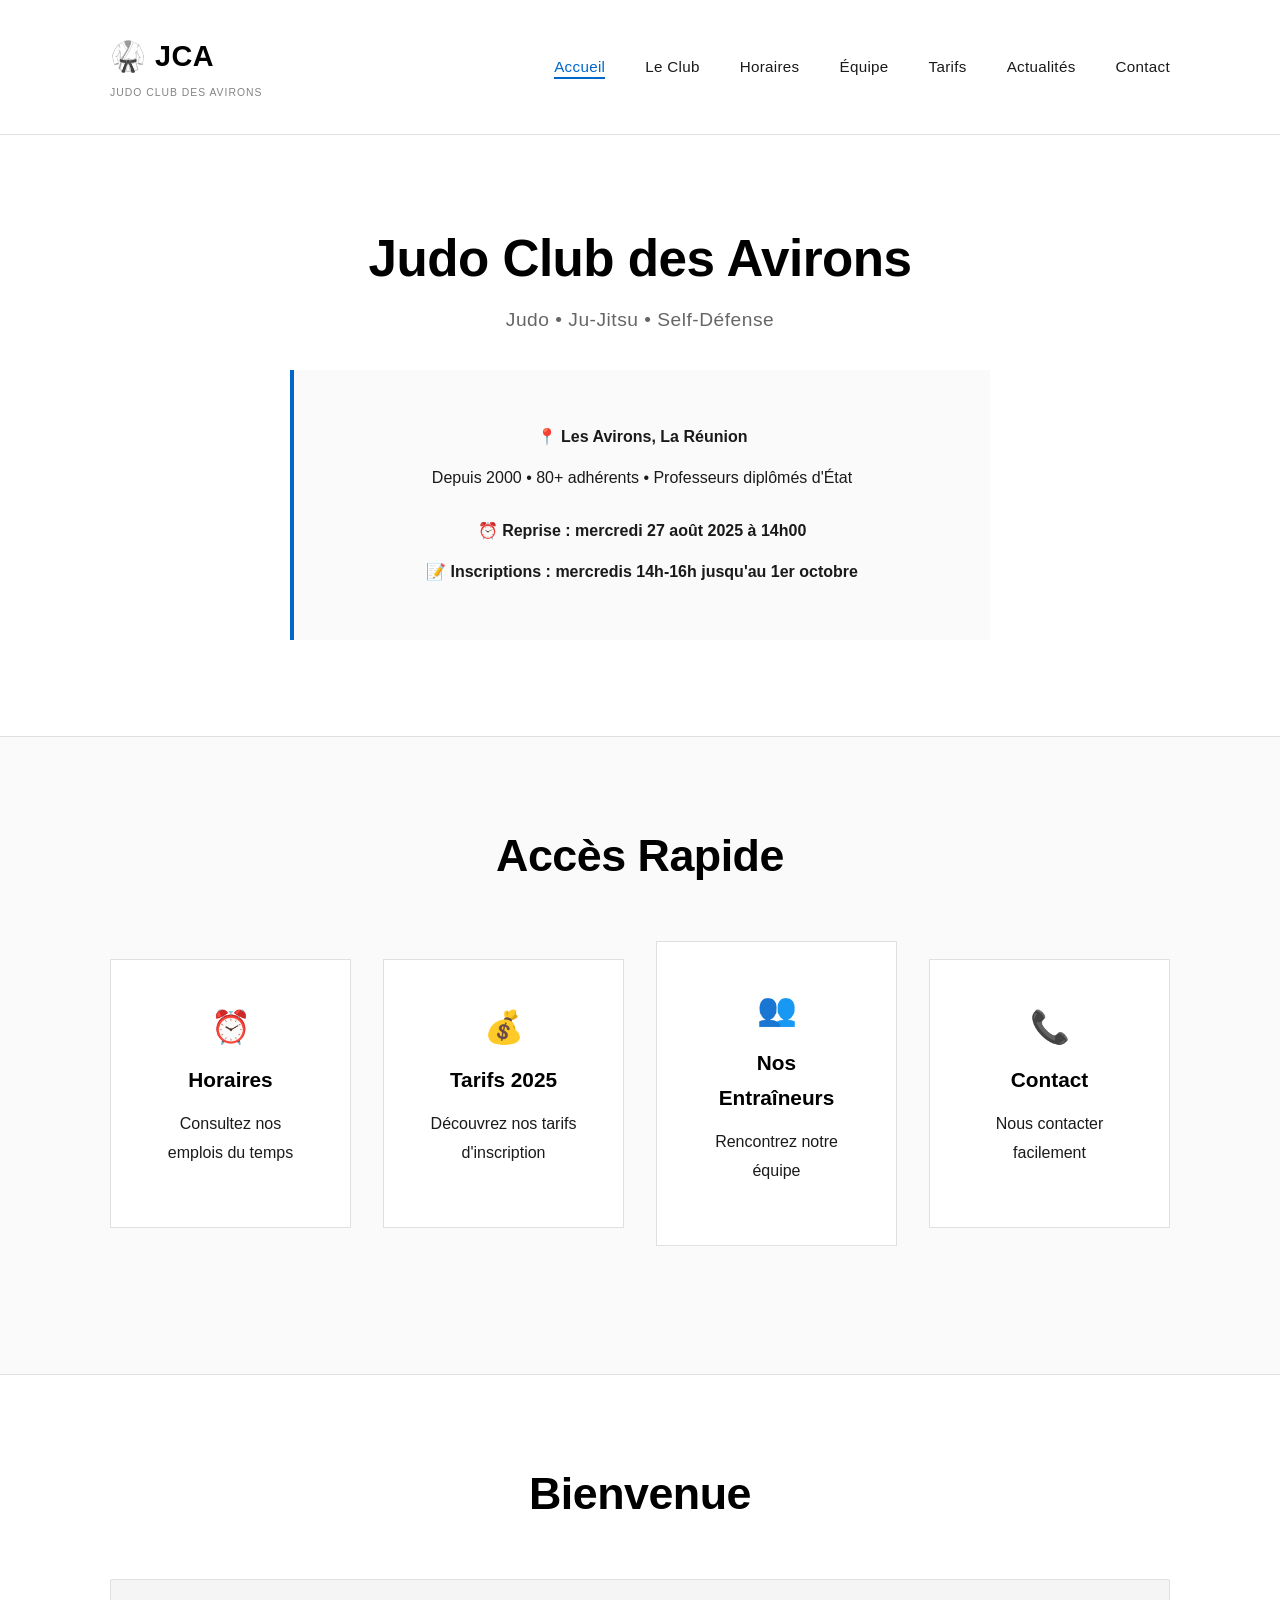
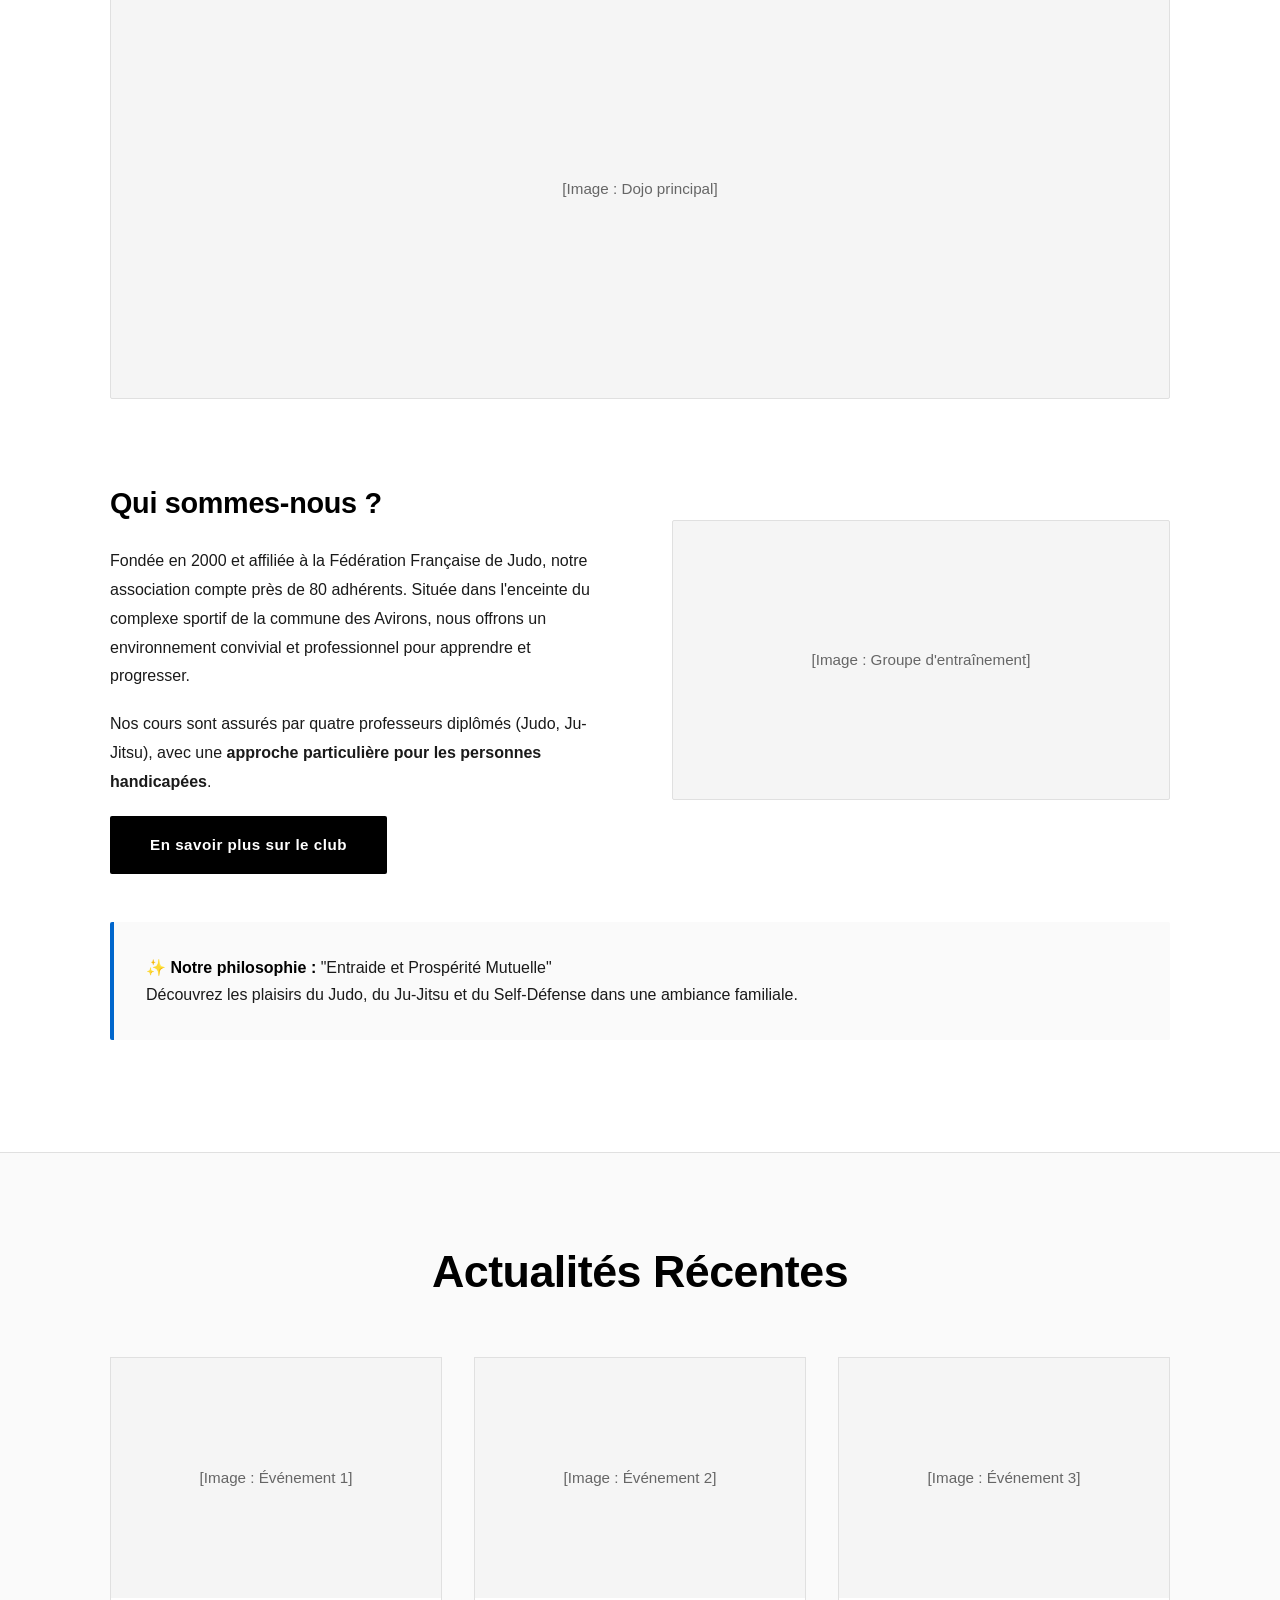
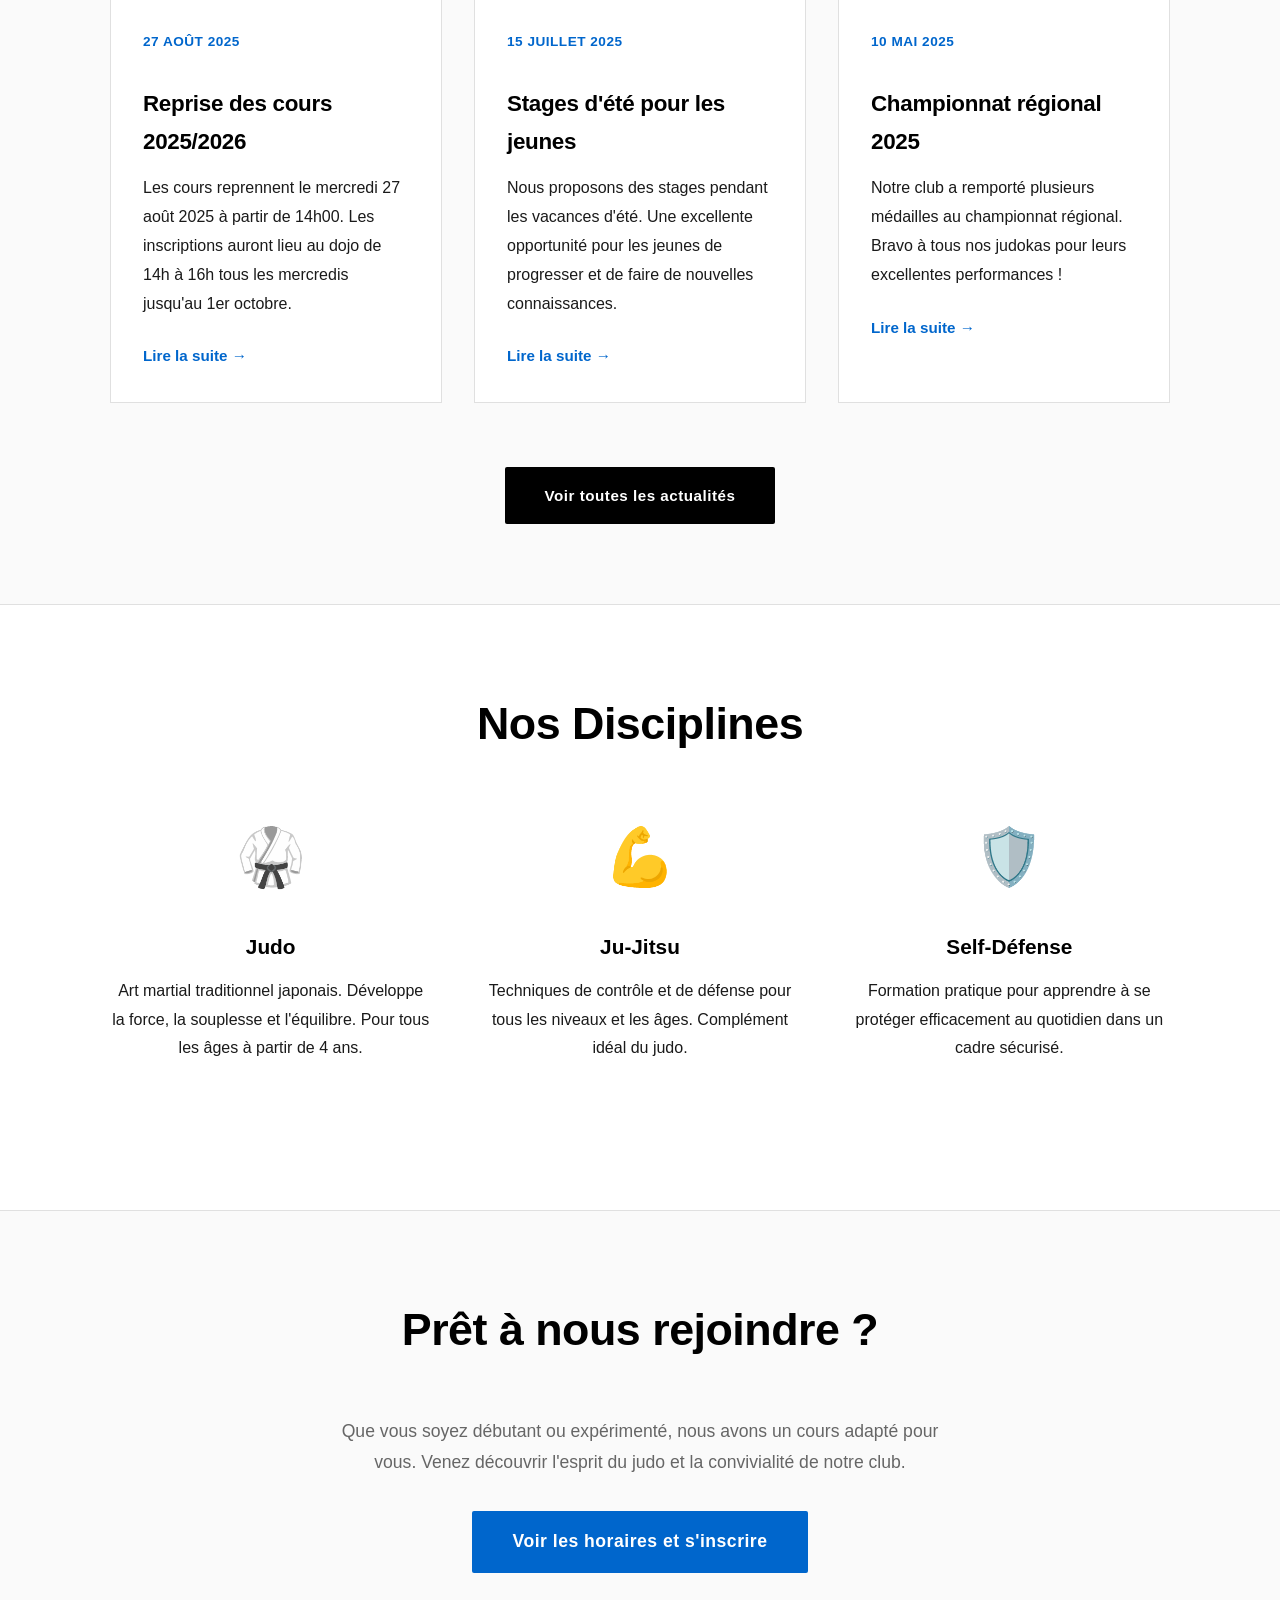
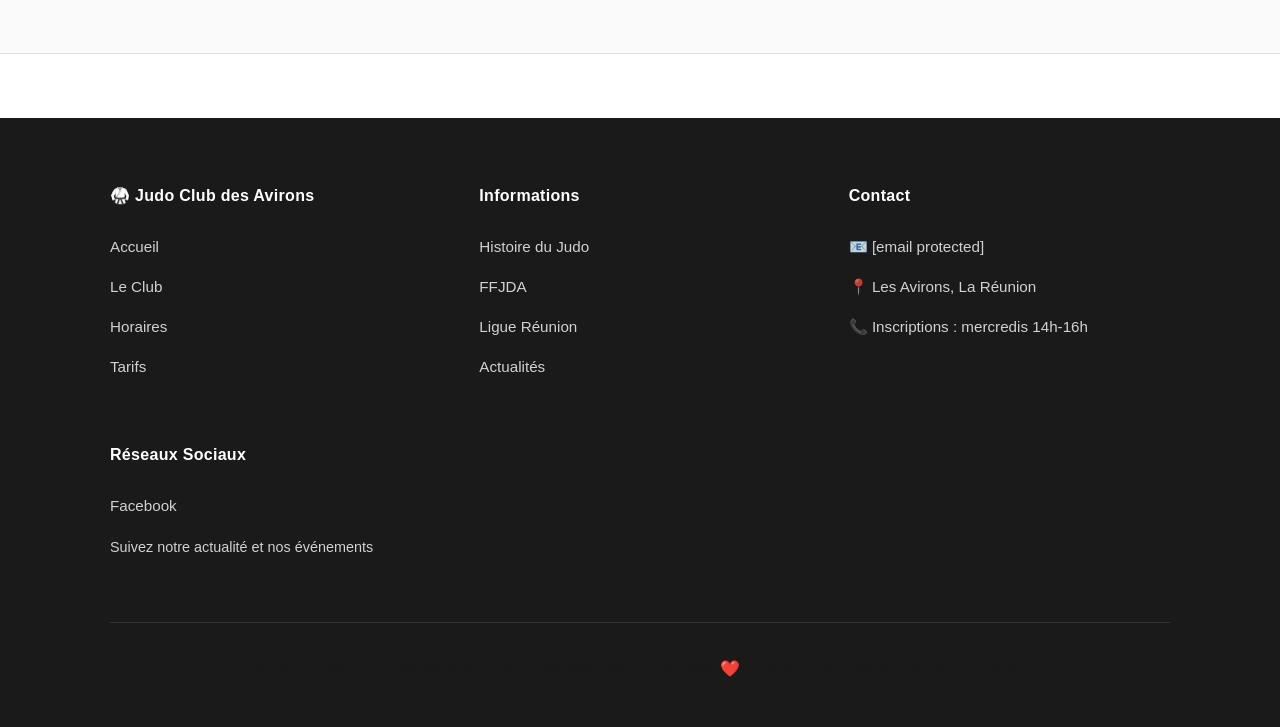
==== index.html @ 4a947b6d "commit maquette" ====
<!DOCTYPE html>
<html lang="fr">
<head>
    <meta charset="UTF-8">
    <meta name="viewport" content="width=device-width, initial-scale=1.0">
    <title>Judo Club des Avirons - Accueil</title>
    <link rel="stylesheet" href="css/style.css">
</head>
<body>
    <!-- HEADER -->
    <header>
        <nav class="container">
            <a href="index.html" class="logo">
                🥋 JCA<br><span class="logo-subtitle">Judo Club des Avirons</span>
            </a>
            <ul class="nav-menu">
                <li><a href="index.html" class="active">Accueil</a></li>
                <li><a href="club.html">Le Club</a></li>
                <li><a href="horaires.html">Horaires</a></li>
                <li><a href="equipe.html">Équipe</a></li>
                <li><a href="tarifs.html">Tarifs</a></li>
                <li><a href="actualites.html">Actualités</a></li>
                <li><a href="contact.html">Contact</a></li>
            </ul>
        </nav>
    </header>

    <!-- HERO SECTION -->
    <section class="hero">
        <div class="container">
            <h1>Judo Club des Avirons</h1>
            <p class="subtitle">Judo • Ju-Jitsu • Self-Défense</p>
            <div class="hero-info">
                <p><strong>📍 Les Avirons, La Réunion</strong></p>
                <p>Depuis 2000 • 80+ adhérents • Professeurs diplômés d'État</p>
                <p style="margin-top: 1.5rem; font-weight: 600;">⏰ Reprise : mercredi 27 août 2025 à 14h00</p>
                <p style="font-weight: 600;">📝 Inscriptions : mercredis 14h-16h jusqu'au 1er octobre</p>
            </div>
        </div>
    </section>

    <!-- QUICK ACCESS -->
    <section class="light-bg">
        <div class="container">
            <h2>Accès Rapide</h2>
            <div class="grid four">
                <a href="horaires.html" class="card" style="text-decoration: none; text-align: center;">
                    <h3 style="font-size: 2rem; margin-bottom: 0.5rem;">⏰</h3>
                    <h4>Horaires</h4>
                    <p>Consultez nos emplois du temps</p>
                </a>
                <a href="tarifs.html" class="card" style="text-decoration: none; text-align: center;">
                    <h3 style="font-size: 2rem; margin-bottom: 0.5rem;">💰</h3>
                    <h4>Tarifs 2025</h4>
                    <p>Découvrez nos tarifs d'inscription</p>
                </a>
                <a href="equipe.html" class="card" style="text-decoration: none; text-align: center;">
                    <h3 style="font-size: 2rem; margin-bottom: 0.5rem;">👥</h3>
                    <h4>Nos Entraîneurs</h4>
                    <p>Rencontrez notre équipe</p>
                </a>
                <a href="contact.html" class="card" style="text-decoration: none; text-align: center;">
                    <h3 style="font-size: 2rem; margin-bottom: 0.5rem;">📞</h3>
                    <h4>Contact</h4>
                    <p>Nous contacter facilement</p>
                </a>
            </div>
        </div>
    </section>

    <!-- PRESENTATION RAPIDE -->
    <section>
        <div class="container">
            <h2>Bienvenue</h2>
            
            <div class="image-placeholder image-large">
                [Image : Dojo principal]
            </div>

            <div class="grid">
                <div>
                    <h3>Qui sommes-nous ?</h3>
                    <p>Fondée en 2000 et affiliée à la Fédération Française de Judo, notre association compte près de 80 adhérents. Située dans l'enceinte du complexe sportif de la commune des Avirons, nous offrons un environnement convivial et professionnel pour apprendre et progresser.</p>
                    <p>Nos cours sont assurés par quatre professeurs diplômés (Judo, Ju-Jitsu), avec une <strong>approche particulière pour les personnes handicapées</strong>.</p>
                    <a href="club.html" class="btn">En savoir plus sur le club</a>
                </div>
                <div>
                    <div class="image-placeholder image-medium">[Image : Groupe d'entraînement]</div>
                </div>
            </div>

            <div class="info-box">
                <strong>✨ Notre philosophie :</strong> "Entraide et Prospérité Mutuelle"<br>
                Découvrez les plaisirs du Judo, du Ju-Jitsu et du Self-Défense dans une ambiance familiale.
            </div>
        </div>
    </section>

    <!-- ACTUALITES RECENTES -->
    <section class="light-bg">
        <div class="container">
            <h2>Actualités Récentes</h2>

            <div style="display: grid; grid-template-columns: repeat(auto-fit, minmax(300px, 1fr)); gap: 2rem;">
                <div class="blog-post">
                    <div class="post-image">[Image : Événement 1]</div>
                    <div class="post-content">
                        <div class="post-date">27 août 2025</div>
                        <h3 class="post-title">Reprise des cours 2025/2026</h3>
                        <p class="post-excerpt">Les cours reprennent le mercredi 27 août 2025 à partir de 14h00. Les inscriptions auront lieu au dojo de 14h à 16h tous les mercredis jusqu'au 1er octobre.</p>
                        <a href="actualites.html" class="read-more">Lire la suite →</a>
                    </div>
                </div>

                <div class="blog-post">
                    <div class="post-image">[Image : Événement 2]</div>
                    <div class="post-content">
                        <div class="post-date">15 juillet 2025</div>
                        <h3 class="post-title">Stages d'été pour les jeunes</h3>
                        <p class="post-excerpt">Nous proposons des stages pendant les vacances d'été. Une excellente opportunité pour les jeunes de progresser et de faire de nouvelles connaissances.</p>
                        <a href="actualites.html" class="read-more">Lire la suite →</a>
                    </div>
                </div>

                <div class="blog-post">
                    <div class="post-image">[Image : Événement 3]</div>
                    <div class="post-content">
                        <div class="post-date">10 mai 2025</div>
                        <h3 class="post-title">Championnat régional 2025</h3>
                        <p class="post-excerpt">Notre club a remporté plusieurs médailles au championnat régional. Bravo à tous nos judokas pour leurs excellentes performances !</p>
                        <a href="actualites.html" class="read-more">Lire la suite →</a>
                    </div>
                </div>
            </div>

            <div style="text-align: center; margin-top: 2rem;">
                <a href="actualites.html" class="btn">Voir toutes les actualités</a>
            </div>
        </div>
    </section>

    <!-- DISCIPLINES -->
    <section>
        <div class="container">
            <h2>Nos Disciplines</h2>
            
            <div class="features">
                <div class="feature">
                    <div class="feature-icon">🥋</div>
                    <h4>Judo</h4>
                    <p>Art martial traditionnel japonais. Développe la force, la souplesse et l'équilibre. Pour tous les âges à partir de 4 ans.</p>
                </div>
                <div class="feature">
                    <div class="feature-icon">💪</div>
                    <h4>Ju-Jitsu</h4>
                    <p>Techniques de contrôle et de défense pour tous les niveaux et les âges. Complément idéal du judo.</p>
                </div>
                <div class="feature">
                    <div class="feature-icon">🛡️</div>
                    <h4>Self-Défense</h4>
                    <p>Formation pratique pour apprendre à se protéger efficacement au quotidien dans un cadre sécurisé.</p>
                </div>
            </div>
        </div>
    </section>

    <!-- CTA SECTION -->
    <section class="light-bg">
        <div class="container text-center">
            <h2>Prêt à nous rejoindre ?</h2>
            <p style="font-size: 1.1rem; color: var(--text-light); margin-bottom: 2rem; max-width: 600px; margin-left: auto; margin-right: auto;">
                Que vous soyez débutant ou expérimenté, nous avons un cours adapté pour vous. Venez découvrir l'esprit du judo et la convivialité de notre club.
            </p>
            <a href="horaires.html" class="btn btn-secondary" style="font-size: 1.1rem; padding: 1rem 2.5rem;">Voir les horaires et s'inscrire</a>
        </div>
    </section>

    <!-- FOOTER -->
    <footer>
        <div class="container">
            <div class="footer-content">
                <div class="footer-section">
                    <h4>🥋 Judo Club des Avirons</h4>
                    <ul>
                        <li><a href="index.html">Accueil</a></li>
                        <li><a href="club.html">Le Club</a></li>
                        <li><a href="horaires.html">Horaires</a></li>
                        <li><a href="tarifs.html">Tarifs</a></li>
                    </ul>
                </div>
                <div class="footer-section">
                    <h4>Informations</h4>
                    <ul>
                        <li><a href="histoire.html">Histoire du Judo</a></li>
                        <li><a href="https://www.ffjudo.com" target="_blank">FFJDA</a></li>
                        <li><a href="https://www.liguejudoreunion.re/" target="_blank">Ligue Réunion</a></li>
                        <li><a href="actualites.html">Actualités</a></li>
                    </ul>
                </div>
                <div class="footer-section">
                    <h4>Contact</h4>
                    <p>📧 <a href="/cdn-cgi/l/email-protection" class="__cf_email__" data-cfemail="5b312e3f3438372e39753a2d32293435281b33342f363a3237753d29">[email&#160;protected]</a></p>
                    <p>📍 Les Avirons, La Réunion</p>
                    <p>📞 Inscriptions : mercredis 14h-16h</p>
                </div>
                <div class="footer-section">
                    <h4>Réseaux Sociaux</h4>
                    <p><a href="https://www.facebook.com/profile.php?id=100009470800767" target="_blank">Facebook</a></p>
                    <p style="font-size: 0.9rem; margin-top: 1rem;">Suivez notre actualité et nos événements</p>
                </div>
            </div>
            <div class="footer-bottom">
                <p>&copy; 2025 Judo Club des Avirons. Tous droits réservés. | Créé avec ❤️ pour la communauté judo réunionnaise</p>
            </div>
        </div>
    </footer>

    <script data-cfasync="false" src="/cdn-cgi/scripts/5c5dd728/cloudflare-static/email-decode.min.js"></script><script>
        // Active nav link
        document.querySelectorAll('.nav-menu a').forEach(link => {
            if (link.href === window.location.href) {
                link.classList.add('active');
            }
        });

        // Smooth scrolling
        document.querySelectorAll('a[href^="#"]').forEach(anchor => {
            anchor.addEventListener('click', function (e) {
                e.preventDefault();
                const target = document.querySelector(this.getAttribute('href'));
                if (target) {
                    target.scrollIntoView({ behavior: 'smooth', block: 'start' });
                }
            });
        });

        // Animation on scroll
        const observerOptions = {
            threshold: 0.1,
            rootMargin: '0px 0px -100px 0px'
        };

        const observer = new IntersectionObserver(function(entries) {
            entries.forEach(entry => {
                if (entry.isIntersecting) {
                    entry.target.style.opacity = '1';
                    entry.target.style.transform = 'translateY(0)';
                }
            });
        }, observerOptions);

        document.querySelectorAll('.card, .blog-post, .team-member').forEach(el => {
---- css/style.css ----
* {
    margin: 0;
    padding: 0;
    box-sizing: border-box;
}

:root {
    --primary-black: #000000;
    --dark-gray: #1a1a1a;
    --medium-gray: #333333;
    --light-gray: #f5f5f5;
    --very-light-gray: #fafafa;
    --accent-blue: #0066cc;
    --text-dark: #1a1a1a;
    --text-light: #666666;
    --border-color: #e0e0e0;
}

html {
    scroll-behavior: smooth;
}

body {
    font-family: -apple-system, BlinkMacSystemFont, 'Segoe UI', 'Helvetica Neue', Helvetica, Arial, sans-serif;
    color: var(--text-dark);
    line-height: 1.7;
    background-color: #ffffff;
    font-size: 16px;
}

/* HEADER */
header {
    background: #ffffff;
    border-bottom: 1px solid var(--border-color);
    padding: 2rem 0;
    position: sticky;
    top: 0;
    z-index: 100;
}

.container {
    max-width: 1100px;
    margin: 0 auto;
    padding: 0 20px;
}

nav {
    display: flex;
    justify-content: space-between;
    align-items: center;
    gap: 2rem;
    flex-wrap: wrap;
}

.logo {
    font-size: 1.8rem;
    font-weight: 700;
    letter-spacing: 0.5px;
    color: var(--primary-black);
    text-decoration: none;
    display: flex;
    flex-direction: column;
    gap: 0.2rem;
    white-space: nowrap;
}

.logo:hover {
    opacity: 0.8;
}

.logo-subtitle {
    font-size: 0.65rem;
    font-weight: 400;
    letter-spacing: 1px;
    text-transform: uppercase;
    color: var(--text-light);
    opacity: 0.8;
}

.nav-menu {
    display: flex;
    gap: 2.5rem;
    list-style: none;
    flex-wrap: wrap;
}

.nav-menu a {
    color: var(--text-dark);
    text-decoration: none;
    font-size: 0.95rem;
    font-weight: 500;
    letter-spacing: 0.3px;
    transition: all 0.3s ease;
    position: relative;
    padding-bottom: 4px;
}

.nav-menu a:hover,
.nav-menu a.active {
    color: var(--accent-blue);
}

.nav-menu a::after {
    content: '';
    position: absolute;
    bottom: 0;
    left: 0;
    width: 0;
    height: 2px;
    background: var(--accent-blue);
    transition: width 0.3s ease;
}

.nav-menu a:hover::after,
.nav-menu a.active::after {
    width: 100%;
}

/* HERO SECTION */
.hero {
    background: #ffffff;
    padding: 6rem 0;
    text-align: center;
    border-bottom: 1px solid var(--border-color);
}

.hero h1 {
    font-size: 3.2rem;
    font-weight: 700;
    letter-spacing: -0.5px;
    margin-bottom: 1rem;
    color: var(--primary-black);
    line-height: 1.1;
}

.hero .subtitle {
    font-size: 1.2rem;
    color: var(--text-light);
    font-weight: 400;
    letter-spacing: 0.5px;
    margin-bottom: 2rem;
}

.hero-info {
    background: var(--very-light-gray);
    padding: 2.5rem 3rem;
    border-left: 4px solid var(--accent-blue);
    max-width: 700px;
    margin: 0 auto;
}

.hero-info p {
    margin: 0.8rem 0;
    font-size: 1rem;
    color: var(--text-dark);
}

.hero-info strong {
    font-weight: 600;
}

/* PAGE STRUCTURE */
section {
    padding: 5rem 0;
    border-bottom: 1px solid var(--border-color);
}

section:last-child {
    border-bottom: none;
}

section.light-bg {
    background: var(--very-light-gray);
}

h2 {
    font-size: 2.8rem;
    margin-bottom: 3rem;
    color: var(--primary-black);
    text-align: center;
    font-weight: 700;
    letter-spacing: -0.5px;
}

h3 {
    font-size: 1.8rem;
    color: var(--primary-black);
    margin-top: 2rem;
    margin-bottom: 1.2rem;
    font-weight: 700;
    letter-spacing: -0.3px;
}

h4 {
    font-size: 1.3rem;
    color: var(--primary-black);
    margin-top: 1.2rem;
    margin-bottom: 0.8rem;
    font-weight: 600;
}

p {
    color: var(--text-dark);
    margin-bottom: 1.2rem;
    font-size: 1rem;
    line-height: 1.8;
}

/* GRID LAYOUT */
.grid {
    display: grid;
    grid-template-columns: 1fr 1fr;
    gap: 4rem;
    align-items: center;
    margin: 3rem 0;
}

.grid.three {
    grid-template-columns: repeat(3, 1fr);
    gap: 2.5rem;
}

.grid.four {
    grid-template-columns: repeat(4, 1fr);
    gap: 2rem;
}

.grid.auto {
    grid-template-columns: repeat(auto-fit, minmax(300px, 1fr));
    gap: 2.5rem;
}

@media (max-width: 768px) {
    .grid,
    .grid.three,
    .grid.four,
    .grid.auto {
        grid-template-columns: 1fr;
        gap: 2rem;
    }
}

/* CARDS */
.card {
    background: #ffffff;
    border: 1px solid var(--border-color);
    padding: 2.5rem;
    transition: all 0.3s ease;
}

.card:hover {
    box-shadow: 0 8px 24px rgba(0, 0, 0, 0.08);
    transform: translateY(-4px);
}

.card h3 {
    margin-top: 0;
    color: var(--primary-black);
}

.card h4 {
    margin-top: 0;
}

/* IMAGES */
.image-placeholder {
    background: var(--light-gray);
    border: 1px solid var(--border-color);
    display: flex;
    align-items: center;
    justify-content: center;
    color: var(--text-light);
    font-size: 0.95rem;
    border-radius: 2px;
}

.image-large {
    width: 100%;
    height: 420px;
    margin: 2rem 0;
}

.image-medium {
    width: 100%;
    height: 280px;
    margin: 1.5rem 0;
}

.image-small {
    width: 100%;
    height: 160px;
}

/* BUTTONS */
.btn {
    display: inline-block;
    background: var(--primary-black);
    color: white;
    padding: 1rem 2.5rem;
    text-decoration: none;
    transition: all 0.3s ease;
    border: none;
    cursor: pointer;
    font-size: 0.95rem;
    font-weight: 600;
    letter-spacing: 0.5px;
    border-radius: 2px;
}

.btn:hover {
    background: var(--text-light);
    transform: translateY(-2px);
    box-shadow: 0 4px 12px rgba(0, 0, 0, 0.15);
}

.btn-secondary {
    background: var(--accent-blue);
    color: white;
}

.btn-secondary:hover {
    background: #0052a3;
}

.btn-block {
    display: block;
    width: 100%;
    text-align: center;
}

/* TABLES */
.schedule-table {
    width: 100%;
    border-collapse: collapse;
    margin: 2rem 0;
    background: #ffffff;
    border: 1px solid var(--border-color);
}

.schedule-table thead {
    background: var(--very-light-gray);
    border-bottom: 2px solid var(--border-color);
}

.schedule-table th {
    padding: 1.2rem;
    text-align: left;
    font-weight: 600;
    letter-spacing: 0.3px;
    color: var(--primary-black);
    font-size: 0.95rem;
}

.schedule-table td {
    padding: 1rem 1.2rem;
    border-bottom: 1px solid var(--border-color);
    color: var(--text-dark);
}

.schedule-table tbody tr:hover {
    background: var(--very-light-gray);
}

/* INFO BOX */
.info-box {
    background: var(--very-light-gray);
    border-left: 4px solid var(--accent-blue);
    padding: 2rem;
    margin: 2rem 0;
    border-radius: 2px;
}

.info-box strong {
    color: var(--primary-black);
    font-weight: 600;
}

/* FEATURES */
.features {
    display: grid;
    grid-template-columns: repeat(auto-fit, minmax(280px, 1fr));
    gap: 3rem;
    margin: 3rem 0;
}

.feature {
    text-align: center;
}

.feature-icon {
    font-size: 3.5rem;
    margin-bottom: 1.5rem;
    display: block;
}

.feature h4 {
    margin-top: 0;
    font-size: 1.3rem;
}

/* PRICING */
.price-box {
    background: #ffffff;
    border: 1px solid var(--border-color);
    padding: 2.5rem;
    text-align: center;
    transition: all 0.3s ease;
}

.price-box.highlighted {
    border: 2px solid var(--accent-blue);
    box-shadow: 0 8px 24px rgba(0, 102, 204, 0.1);
}

.price-box h3 {
    margin-top: 0;
}

.price {
    font-size: 2.8rem;
    font-weight: 700;
    color: var(--primary-black);
    margin: 1.5rem 0;
}

.price-period {
    color: var(--text-light);
    font-size: 0.95rem;
    font-weight: 500;
}

.price-details {
    list-style: none;
    margin: 2rem 0;
    text-align: left;
}

.price-details li {
    padding: 0.6rem 0;
    border-bottom: 1px solid var(--border-color);
    font-size: 0.95rem;
    color: var(--text-dark);
}

.price-details li:before {
    content: "✓ ";
    color: var(--accent-blue);
    font-weight: 700;
    margin-right: 0.8rem;
}

/* TEAM MEMBERS */
.team-member {
    text-align: center;
    padding: 2rem;
    background: #ffffff;
    border: 1px solid var(--border-color);
    transition: all 0.3s ease;
}

.team-member:hover {
    box-shadow: 0 8px 24px rgba(0, 0, 0, 0.08);
    transform: translateY(-4px);
}

.member-avatar {
    width: 140px;
    height: 140px;
    margin: 0 auto 1.5rem;
    background: var(--light-gray);
    border-radius: 50%;
    display: flex;
    align-items: center;
    justify-content: center;
    color: white;
    font-size: 2.5rem;
    font-weight: bold;
    border: 2px solid var(--border-color);
}

.member-name {
    font-size: 1.2rem;
    font-weight: 700;
    color: var(--primary-black);
    margin-bottom: 0.4rem;
}

.member-rank {
    color: var(--accent-blue);
    font-weight: 600;
    font-size: 0.95rem;
    margin-bottom: 0.5rem;
}

.member-role {
    color: var(--text-light);
    font-size: 0.9rem;
}

/* BLOG POSTS */
.blog-post {
    background: #ffffff;
    border: 1px solid var(--border-color);
    overflow: hidden;
    transition: all 0.3s ease;
    margin-bottom: 2rem;
}

.blog-post:hover {
    box-shadow: 0 8px 24px rgba(0, 0, 0, 0.08);
    transform: translateY(-4px);
}

.post-image {
    width: 100%;
    height: 240px;
    background: var(--light-gray);
    display: flex;
    align-items: center;
    justify-content: center;
    color: var(--text-light);
    font-size: 0.95rem;
}

.post-content {
    padding: 2rem;
}

.post-date {
    color: var(--accent-blue);
    font-weight: 600;
    font-size: 0.85rem;
    letter-spacing: 0.5px;
    text-transform: uppercase;
    margin-bottom: 0.8rem;
}

.post-title {
    font-size: 1.4rem;
    font-weight: 700;
    color: var(--primary-black);
    margin-bottom: 0.8rem;
}

.post-excerpt {
    color: var(--text-dark);
    margin-bottom: 1.5rem;
    line-height: 1.8;
}

.read-more {
    color: var(--accent-blue);
    text-decoration: none;
    font-weight: 600;
    font-size: 0.95rem;
    transition: all 0.3s ease;
}

.read-more:hover {
    opacity: 0.8;
}

/* FOOTER */
footer {
    background: var(--dark-gray);
    color: white;
    padding: 4rem 0 1.5rem;
    margin-top: 4rem;
}

.footer-content {
    display: grid;
    grid-template-columns: repeat(auto-fit, minmax(250px, 1fr));
    gap: 3rem;
    margin-bottom: 3rem;
}

.footer-section h4 {
    margin-top: 0;
    margin-bottom: 1.5rem;
    color: white;
    font-size: 1rem;
    font-weight: 700;
    letter-spacing: 0.3px;
}

.footer-section ul {
    list-style: none;
}

.footer-section ul li {
    margin-bottom: 0.8rem;
}

.footer-section a {
    color: rgba(255, 255, 255, 0.8);
    text-decoration: none;
    transition: color 0.3s ease;
    font-size: 0.95rem;
}

.footer-section a:hover {
    color: white;
}

.footer-section p {
    margin-bottom: 0.8rem;
    color: rgba(255, 255, 255, 0.8);
    font-size: 0.95rem;
}

.footer-bottom {
    text-align: center;
    padding-top: 2rem;
    border-top: 1px solid rgba(255, 255, 255, 0.1);
    font-size: 0.9rem;
    color: rgba(255, 255, 255, 0.6);
}

/* UTILITIES */
.text-center {
    text-align: center;
}

.mt-1 { margin-top: 1rem; }
.mt-2 { margin-top: 2rem; }
.mt-3 { margin-top: 3rem; }

.mb-1 { margin-bottom: 1rem; }
.mb-2 { margin-bottom: 2rem; }
.mb-3 { margin-bottom: 3rem; }

.p-1 { padding: 1rem; }
.p-2 { padding: 2rem; }

/* BREADCRUMB */
.breadcrumb {
    display: flex;
    gap: 0.5rem;
    align-items: center;
    margin-bottom: 2rem;
    font-size: 0.9rem;
}

.breadcrumb a {
    color: var(--accent-blue);
    text-decoration: none;
}

.breadcrumb a:hover {
    text-decoration: underline;
}

.breadcrumb span {
    color: var(--text-light);
}

/* RESPONSIVE */
@media (max-width: 768px) {
    .hero h1 {
        font-size: 2.2rem;
    }

    h2 {
        font-size: 2rem;
    }

    .nav-menu {
        gap: 1.5rem;
        font-size: 0.9rem;
    }

    .image-large {
        height: 300px;
    }

    .image-medium {
        height: 200px;
    }

    section {
        padding: 3rem 0;
    }

    .footer-content {
        gap: 2rem;
    }

    .price-box.highlighted {
        transform: scale(1);
    }
}

@media (max-width: 480px) {
    .hero {
        padding: 3rem 0;
    }

    .hero h1 {
        font-size: 1.8rem;
    }

    .hero .subtitle {
        font-size: 1rem;
    }

    h2 {
        font-size: 1.6rem;
        margin-bottom: 2rem;
    }

    h3 {
        font-size: 1.3rem;
    }

    .nav-menu {
        flex-direction: column;
        gap: 0.8rem;
    }

    .grid {
        gap: 2rem;
    }

    .grid.four {
        grid-template-columns: 1fr;
    }

    section {
        padding: 2rem 0;
    }

    .card {
        padding: 1.5rem;
    }
}
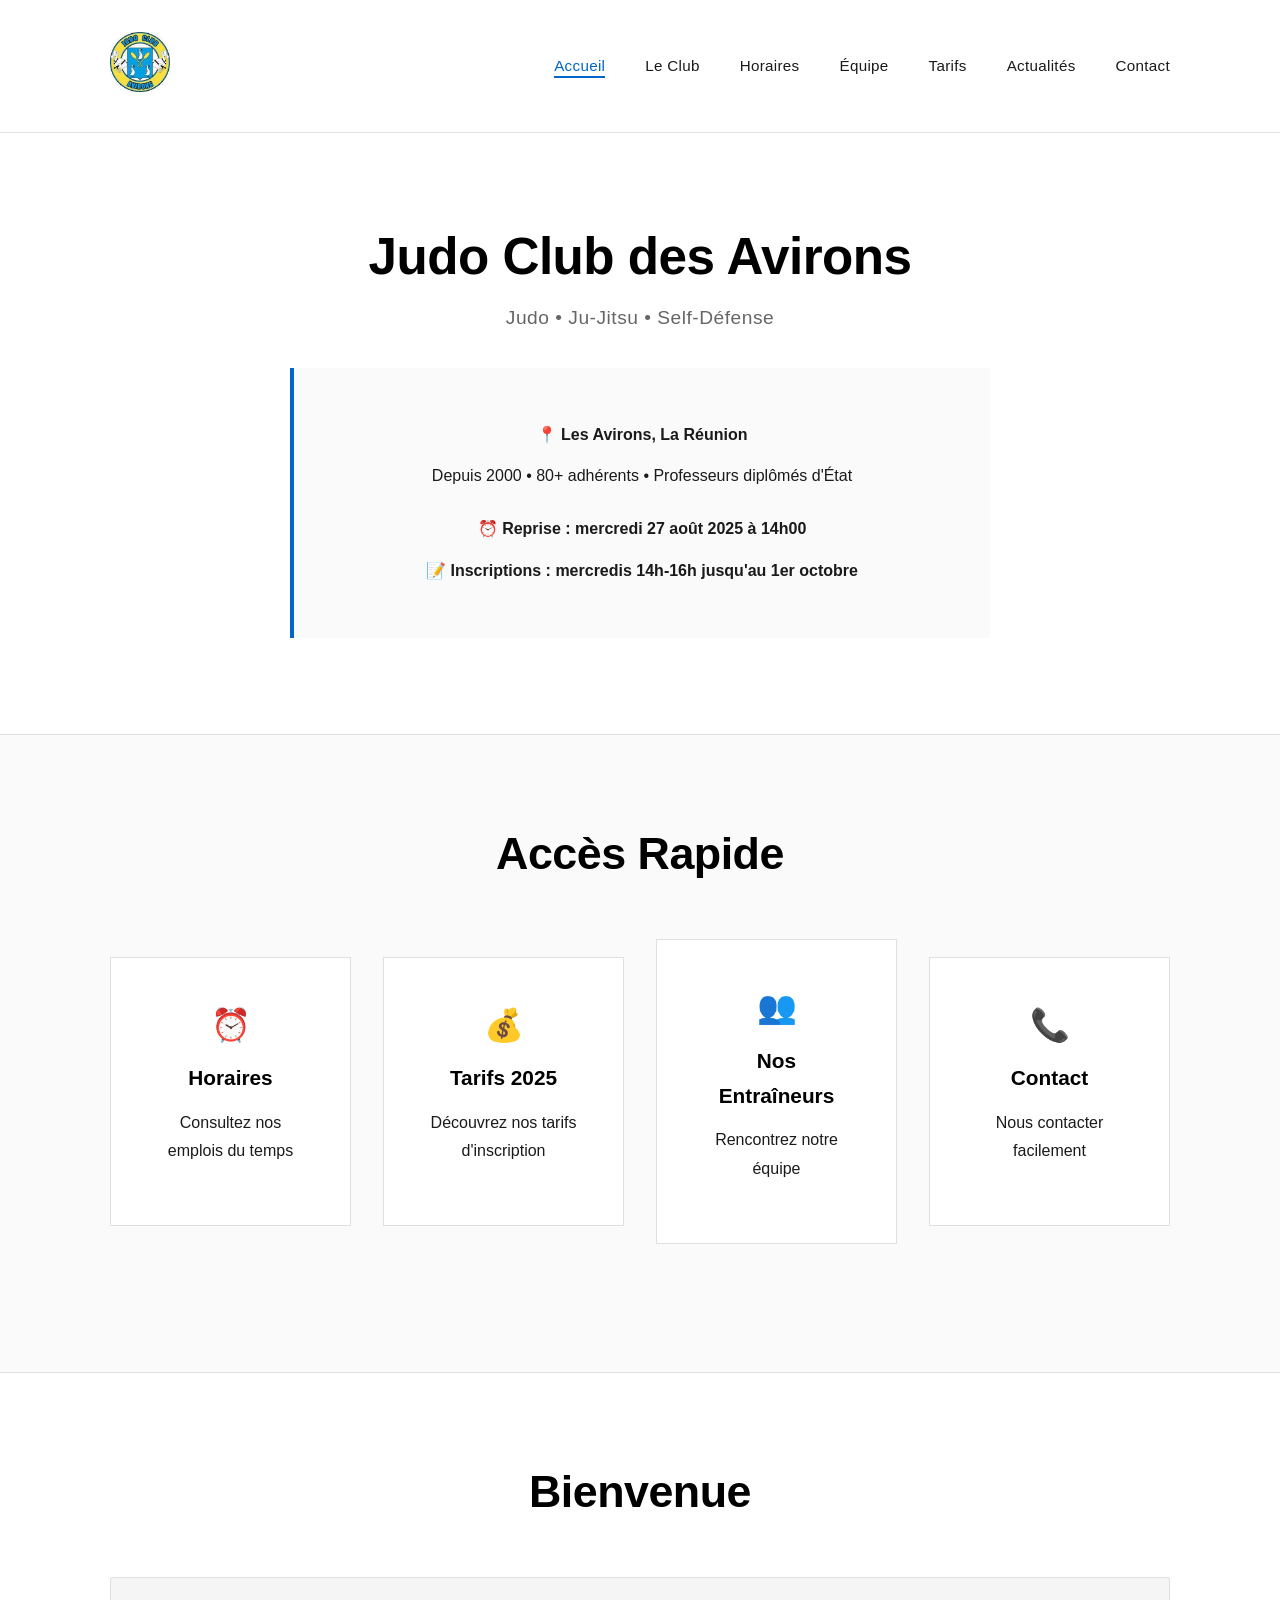
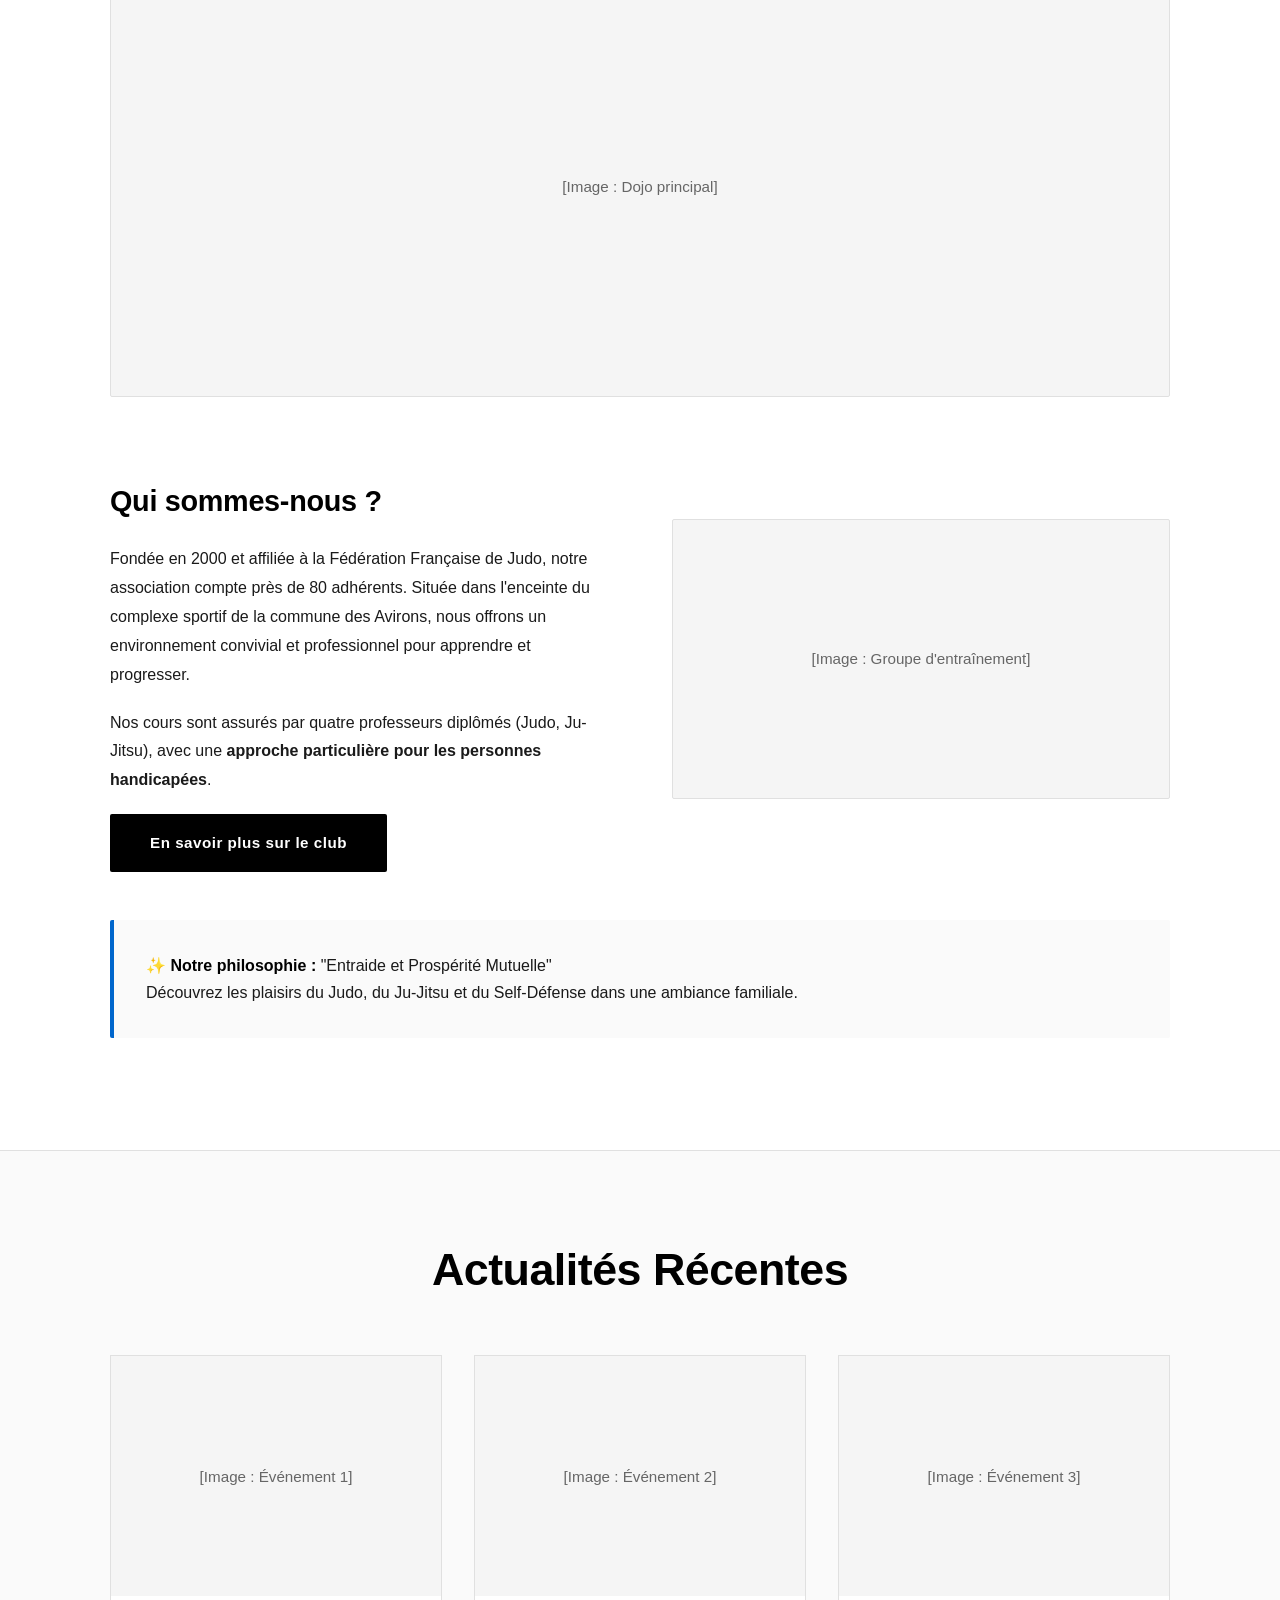
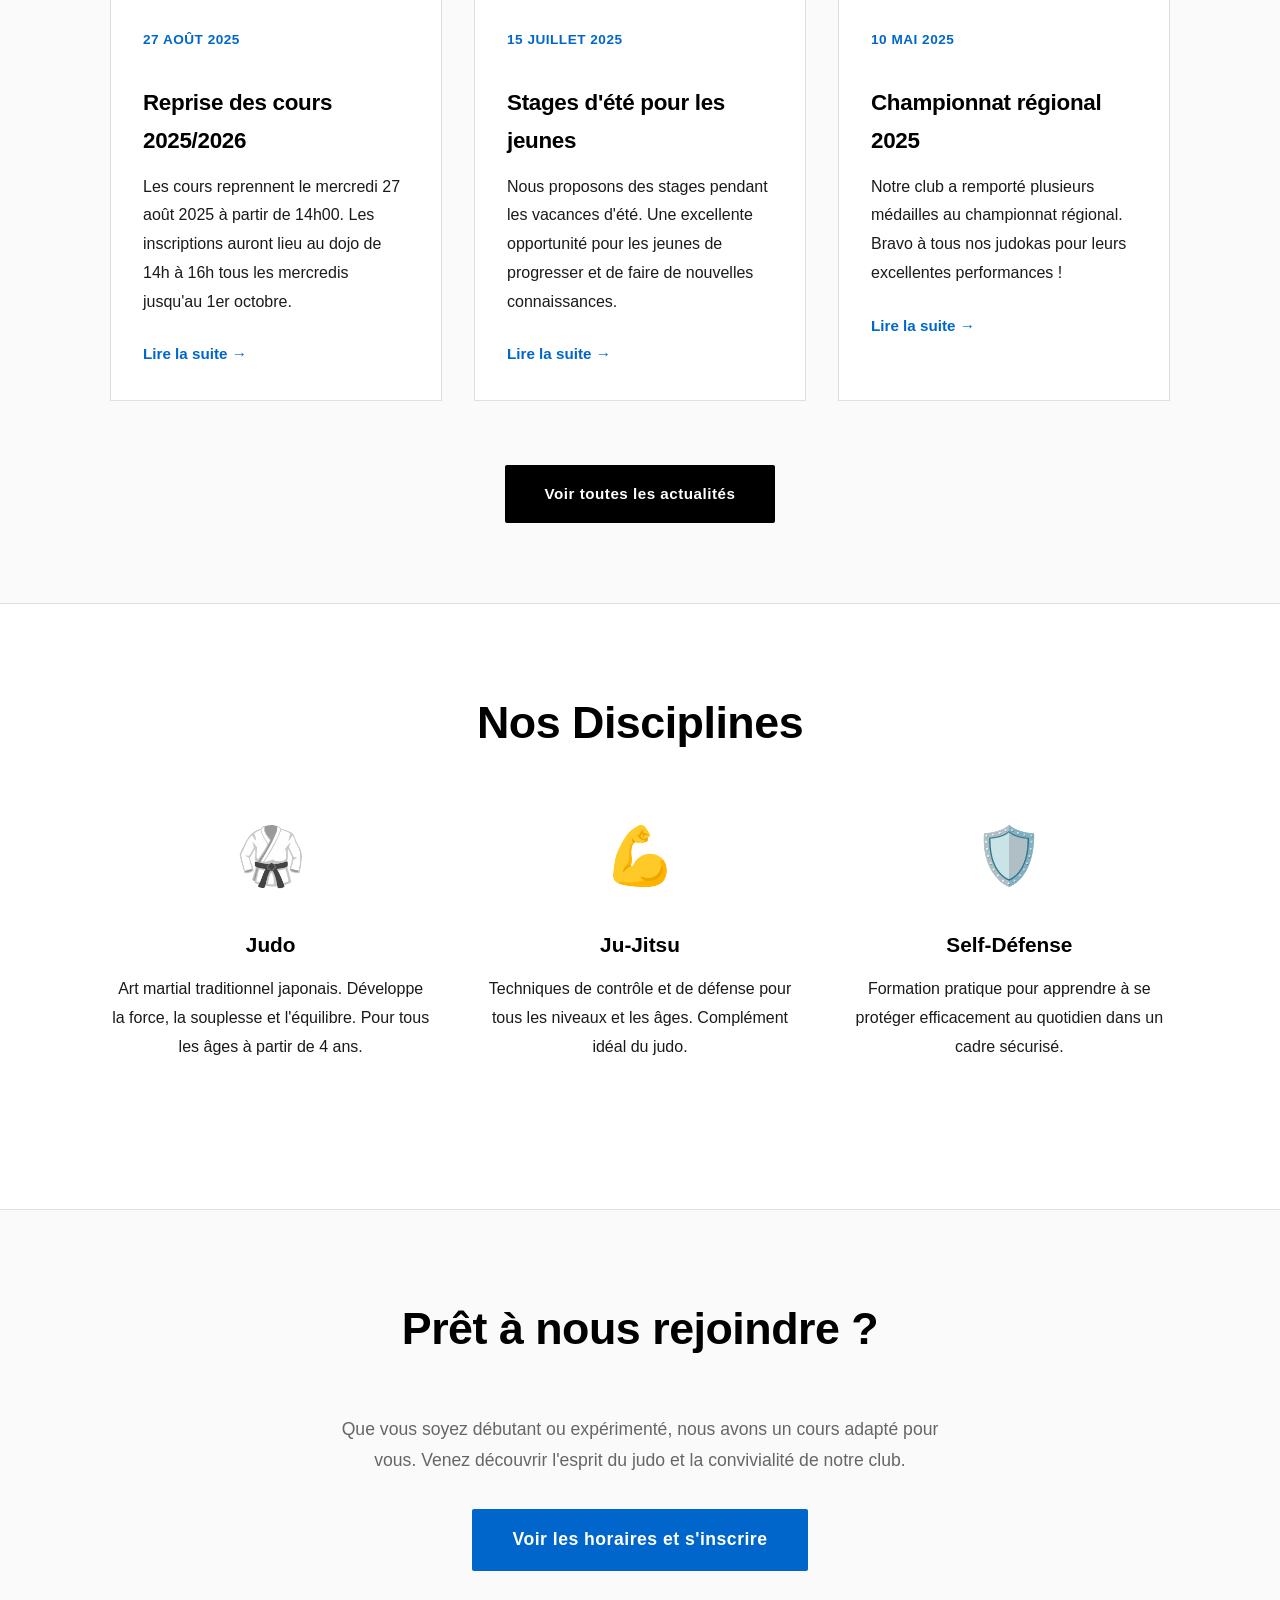
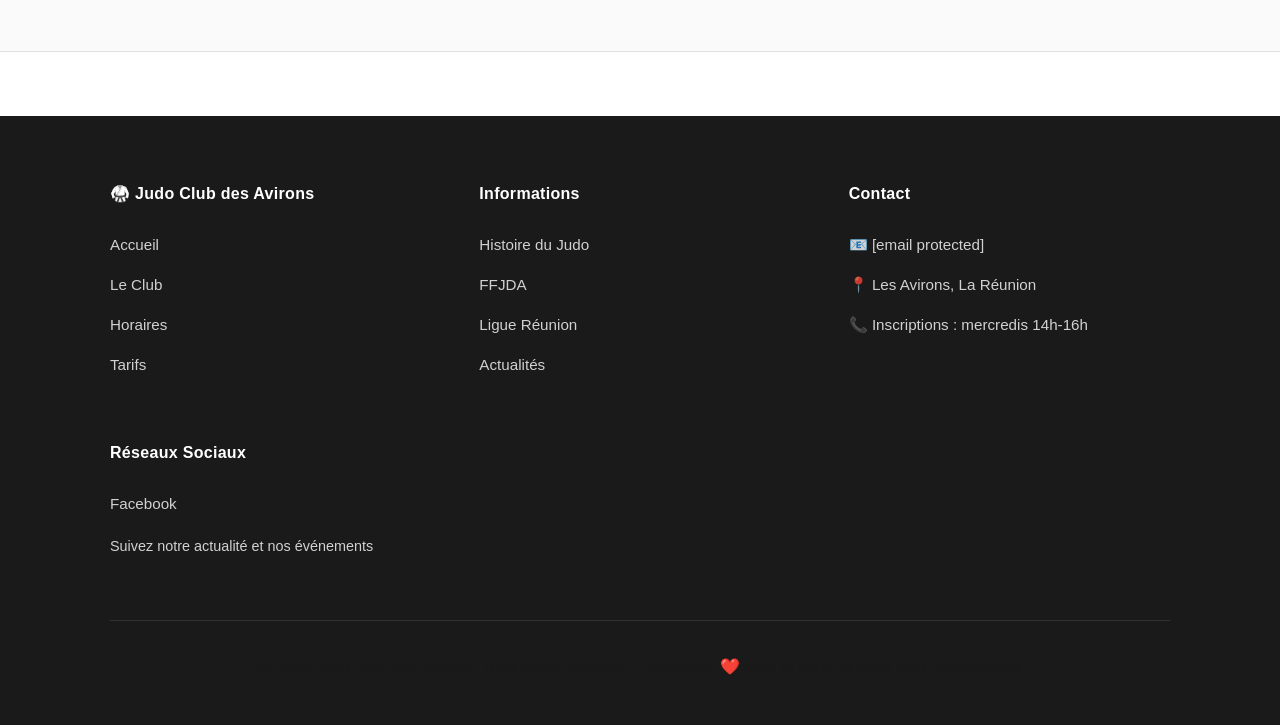
==== commit bdbf55f5: "ajout logo et robot" ====
--- a/index.html
+++ b/index.html
@@ -11,7 +11,7 @@
     <header>
         <nav class="container">
             <a href="index.html" class="logo">
-                🥋 JCA<br><span class="logo-subtitle">Judo Club des Avirons</span>
+                <img src="images/logo-jca.png" alt="Logo Judo Club des Avirons" style="height: 60px; width: auto; margin-bottom: 0.5rem;">
             </a>
             <ul class="nav-menu">
                 <li><a href="index.html" class="active">Accueil</a></li>
